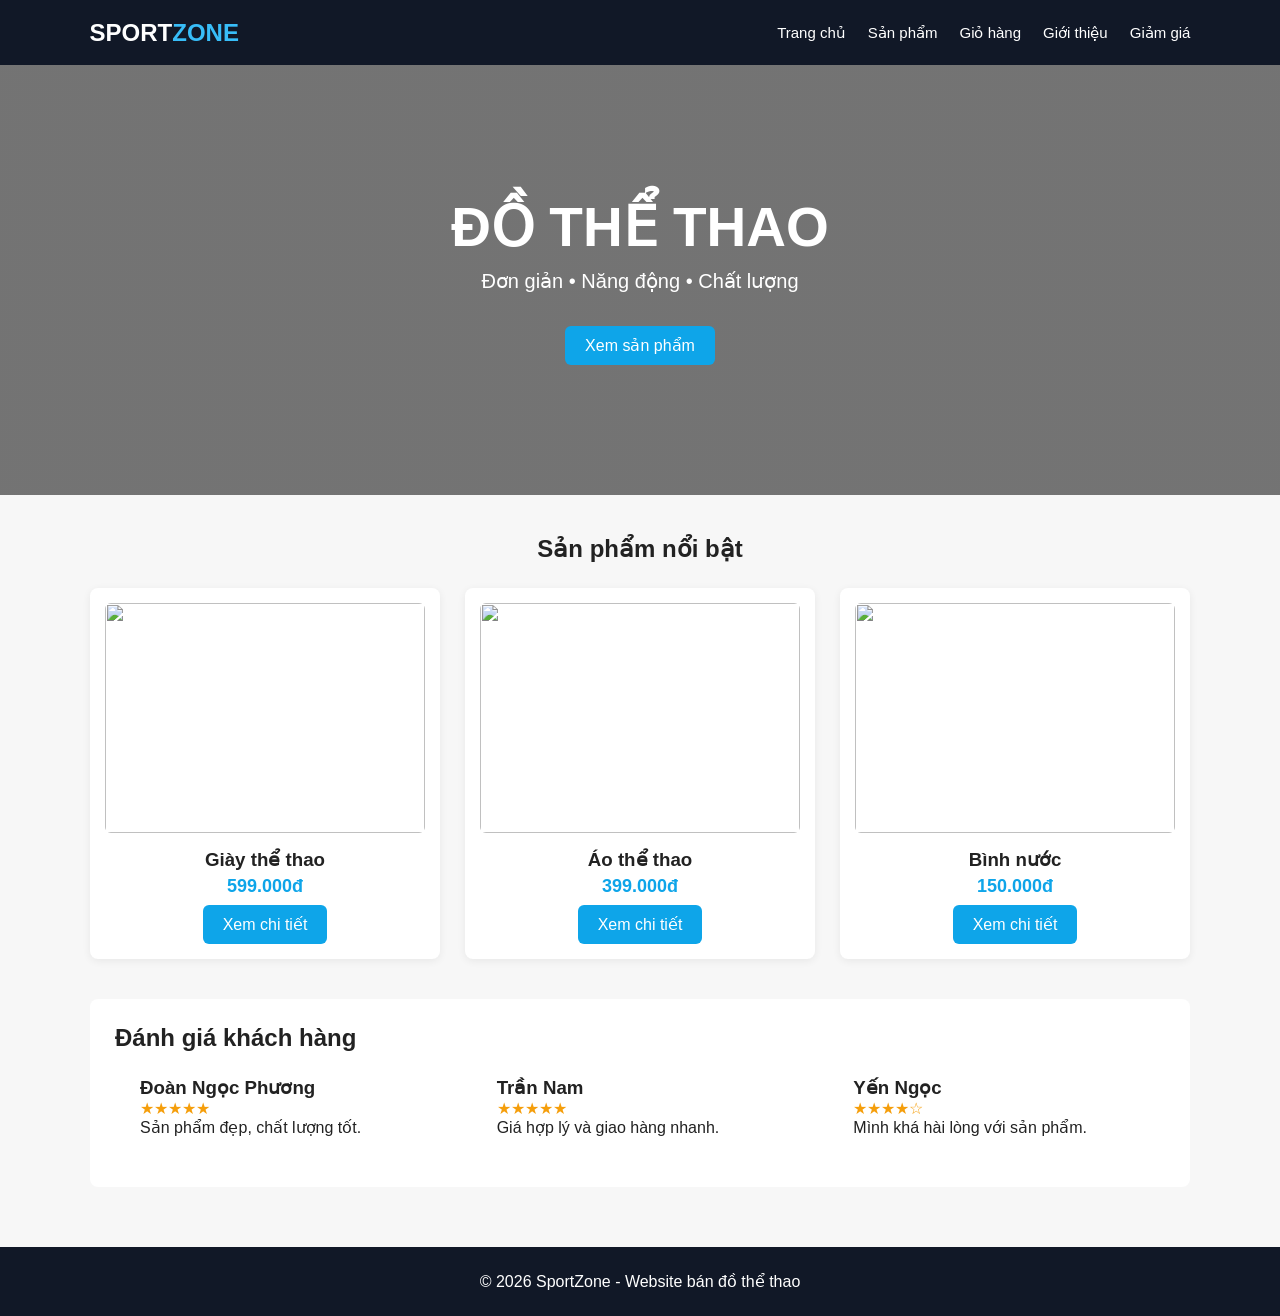
==== index.html @ 4c5a4173 "uploaD" ====
<!DOCTYPE html>
<html lang="vi">
<head>
<meta charset="UTF-8">
<meta name="viewport" content="width=device-width, initial-scale=1.0">
<title>SportZone</title>
<link rel="stylesheet" href="css/style.css">
</head>
<body>
<nav class="navbar">
  <div class="logo">SPORT<span>ZONE</span></div>
  <div class="menu">
    <a href="index.html">Trang chủ</a>
    <a href="detail.html">Sản phẩm</a>
    <a href="cart.html">Giỏ hàng</a>
    <a href="introduce.html">Giới thiệu</a>
    <a href="sale.html">Giảm giá</a>
  </div>
</nav>
<section class="banner">
  <div>
    <h1>ĐỒ THỂ THAO</h1>
    <p>Đơn giản • Năng động • Chất lượng</p>
    <a class="button" href="detail.html">Xem sản phẩm</a>
  </div>
</section>
<section class="container">
  <h2>Sản phẩm nổi bật</h2>
  <div class="products">
    <div class="card"><img src="https://images.unsplash.com/photo-1542291026-7eec264c27ff?auto=format&fit=crop&w=600&q=80"><h3>Giày thể thao</h3><p>599.000đ</p><a class="button" href="detail0.html">Xem chi tiết</a></div>
    <div class="card"><img src="https://images.unsplash.com/photo-1521572163474-6864f9cf17ab?auto=format&fit=crop&w=600&q=80"><h3>Áo thể thao</h3><p>399.000đ</p><a class="button" href="detail1.html">Xem chi tiết</a></div>
    <div class="card"><img src="https://www.lunchbox.com/cdn/shop/products/dr-seuss-thermos-bottle.jpg?v=1561081055&width=1214"><h3>Bình nước</h3><p>150.000đ</p><a class="button" href="detail2.html">Xem chi tiết</a></div>
  </div>
</div>
</section>
<section class="container">
<div class="review">
  <h1>Đánh giá khách hàng</h1>
<div class="reviews">
<div class="review"><h3>Đoàn Ngọc Phương</h3><p class="stars">★★★★★</p><p>Sản phẩm đẹp, chất lượng tốt.</p></div>
<div class="review"><h3>Trần Nam</h3><p class="stars">★★★★★</p><p>Giá hợp lý và giao hàng nhanh.</p></div>
<div class="review"><h3>Yến Ngọc</h3><p class="stars">★★★★☆</p><p>Mình khá hài lòng với sản phẩm.</p></div>
</div>
</section>
<footer>© 2026 SportZone - Website bán đồ thể thao</footer>
</body>
</html>
---- css/style.css ----
*{margin:0;padding:0;box-sizing:border-box}
body{font-family:Arial,sans-serif;color:#222;background:#f7f7f7}
.navbar{height:65px;background:#111827;color:white;display:flex;align-items:center;padding:0 7%;justify-content:space-between}
.logo{font-size:24px;font-weight:bold}.logo span{color:#38bdf8}
.menu{display:flex;gap:22px}.menu a{color:white;text-decoration:none;font-size:15px}.menu a:hover{color:#38bdf8}
.banner{height:430px;background:linear-gradient(#0008,#0008),url('https://images.unsplash.com/photo-1552674605-db6ffd4facb5?auto=format&fit=crop&w=1400&q=80') center/cover;display:flex;align-items:center;justify-content:center;text-align:center;color:white}
.banner h1{font-size:55px}.banner p{font-size:20px;margin:10px 0 25px}
.container{width:90%;max-width:1100px;margin:40px auto}.container>h2{text-align:center;margin-bottom:25px}
.button{display:inline-block;background:#0ea5e9;color:white;text-decoration:none;padding:10px 20px;border-radius:6px;border:0;margin-top:8px}.button:hover{background:#0284c7}
.products{display:grid;grid-template-columns:repeat(3,1fr);gap:25px}
.card{background:white;padding:15px;border-radius:8px;text-align:center;box-shadow:0 2px 8px #0001}.card img{width:100%;height:230px;object-fit:cover;border-radius:6px}.card h3{margin:12px 0 5px}.card p,.price{color:#0ea5e9;font-weight:bold;font-size:18px}.card del{color:#888}
.page h1{text-align:center;margin-bottom:30px}
.detail,.about{display:grid;grid-template-columns:1fr 1fr;gap:40px;background:white;padding:25px;border-radius:8px}.detail img,.about img{width:100%;height:400px;object-fit:cover;border-radius:6px}
.detail h2,.about h2{margin-bottom:15px}.detail p,.about p{margin:10px 0;color:#555}
.cart{background:white;padding:30px;border-radius:8px;max-width:600px;margin:auto}.cart hr{margin:20px 0;border:0;border-top:1px solid #ddd}
.reviews{display:grid;grid-template-columns:repeat(3,1fr);gap:20px}.review{background:white;padding:25px;border-radius:8px}.stars{color:#f59e0b!important}
footer{text-align:center;background:#111827;color:white;padding:25px;margin-top:60px}
@media(max-width:750px){.navbar{height:auto;padding:15px;display:block;text-align:center}.menu{flex-wrap:wrap;justify-content:center;margin-top:12px;gap:12px}.banner h1{font-size:38px}.products,.reviews,.detail,.about{grid-template-columns:1fr}.detail img,.about img{height:280px}}
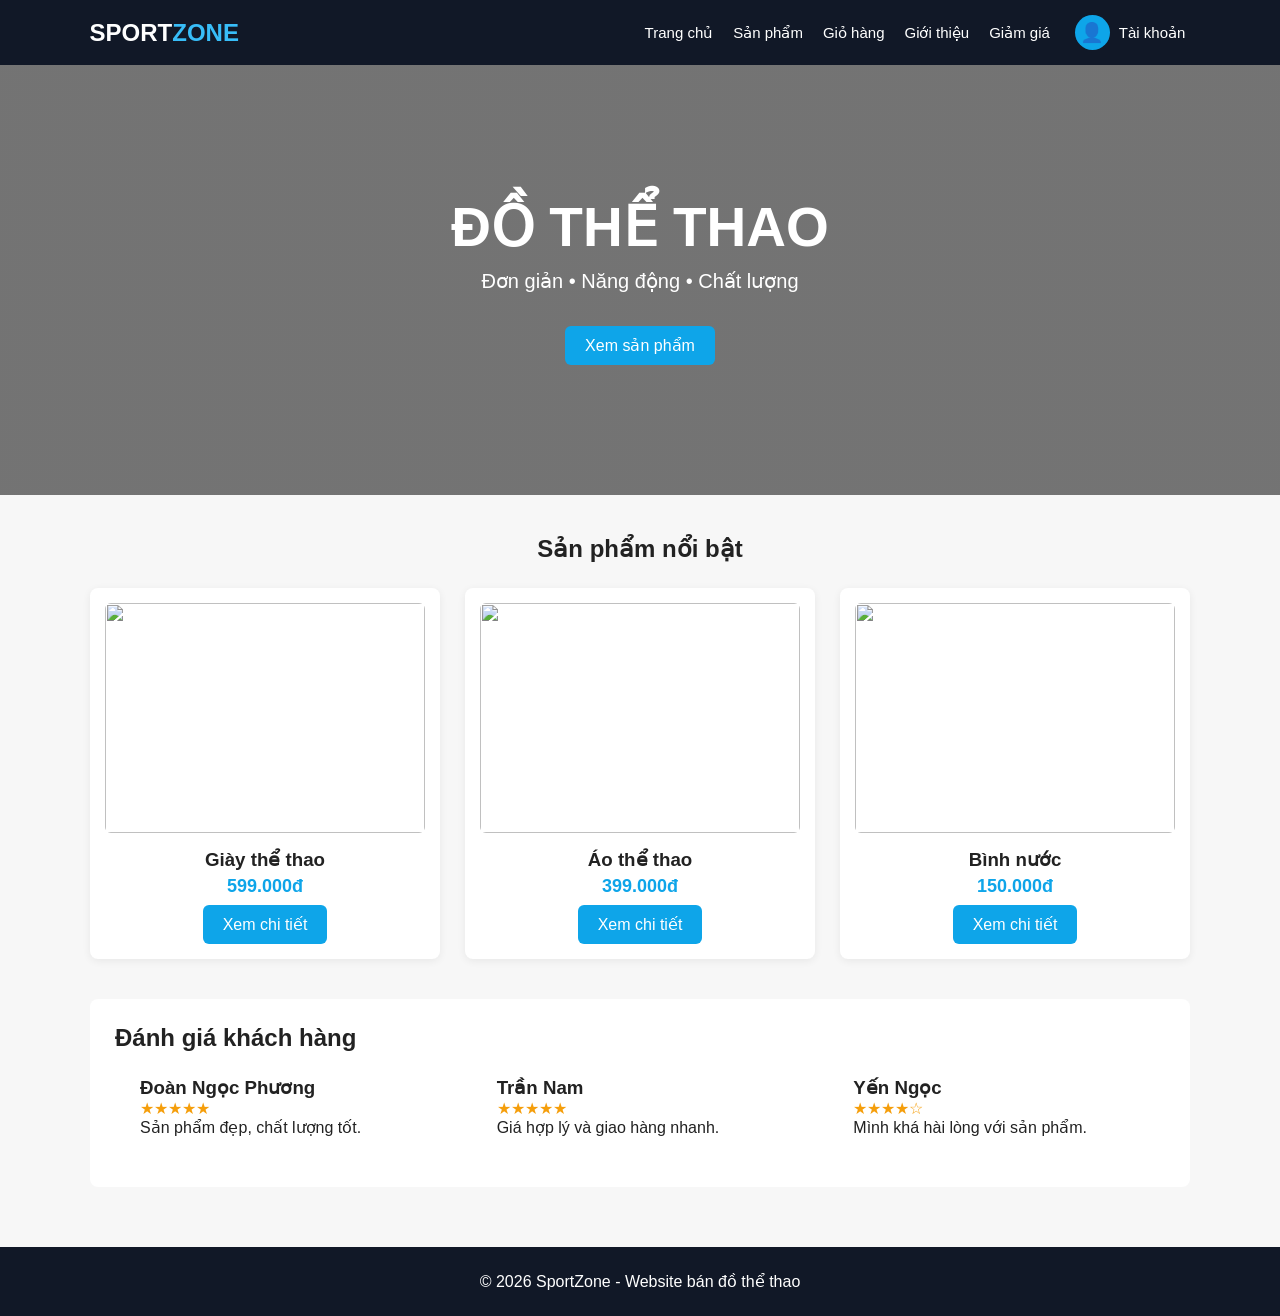
==== commit 24a6e648: "update project" ====
--- a/index.html
+++ b/index.html
@@ -1,47 +1,123 @@
-<!DOCTYPE html>
+<!doctype html>
 <html lang="vi">
-<head>
-<meta charset="UTF-8">
-<meta name="viewport" content="width=device-width, initial-scale=1.0">
-<title>SportZone</title>
-<link rel="stylesheet" href="css/style.css">
-</head>
-<body>
-<nav class="navbar">
-  <div class="logo">SPORT<span>ZONE</span></div>
-  <div class="menu">
-    <a href="index.html">Trang chủ</a>
-    <a href="detail.html">Sản phẩm</a>
-    <a href="cart.html">Giỏ hàng</a>
-    <a href="introduce.html">Giới thiệu</a>
-    <a href="sale.html">Giảm giá</a>
-  </div>
-</nav>
-<section class="banner">
-  <div>
-    <h1>ĐỒ THỂ THAO</h1>
-    <p>Đơn giản • Năng động • Chất lượng</p>
-    <a class="button" href="detail.html">Xem sản phẩm</a>
-  </div>
-</section>
-<section class="container">
-  <h2>Sản phẩm nổi bật</h2>
-  <div class="products">
-    <div class="card"><img src="https://images.unsplash.com/photo-1542291026-7eec264c27ff?auto=format&fit=crop&w=600&q=80"><h3>Giày thể thao</h3><p>599.000đ</p><a class="button" href="detail0.html">Xem chi tiết</a></div>
-    <div class="card"><img src="https://images.unsplash.com/photo-1521572163474-6864f9cf17ab?auto=format&fit=crop&w=600&q=80"><h3>Áo thể thao</h3><p>399.000đ</p><a class="button" href="detail1.html">Xem chi tiết</a></div>
-    <div class="card"><img src="https://www.lunchbox.com/cdn/shop/products/dr-seuss-thermos-bottle.jpg?v=1561081055&width=1214"><h3>Bình nước</h3><p>150.000đ</p><a class="button" href="detail2.html">Xem chi tiết</a></div>
-  </div>
-</div>
-</section>
-<section class="container">
-<div class="review">
-  <h1>Đánh giá khách hàng</h1>
-<div class="reviews">
-<div class="review"><h3>Đoàn Ngọc Phương</h3><p class="stars">★★★★★</p><p>Sản phẩm đẹp, chất lượng tốt.</p></div>
-<div class="review"><h3>Trần Nam</h3><p class="stars">★★★★★</p><p>Giá hợp lý và giao hàng nhanh.</p></div>
-<div class="review"><h3>Yến Ngọc</h3><p class="stars">★★★★☆</p><p>Mình khá hài lòng với sản phẩm.</p></div>
-</div>
-</section>
-<footer>© 2026 SportZone - Website bán đồ thể thao</footer>
-</body>
-</html>+  <head>
+    <meta charset="UTF-8" />
+    <meta name="viewport" content="width=device-width, initial-scale=1.0" />
+    <title>SportZone</title>
+    <link rel="stylesheet" href="css/style.css" />
+  </head>
+
+  <body>
+    <nav class="navbar">
+      <div class="logo">SPORT<span>ZONE</span></div>
+
+      <div class="menu">
+        <a href="index.html">Trang chủ</a>
+        <a href="detail.html">Sản phẩm</a>
+        <a href="cart.html">Giỏ hàng</a>
+        <a href="introduce.html">Giới thiệu</a>
+        <a href="sale.html">Giảm giá</a>
+
+        <!-- Khu vực tài khoản -->
+        <div class="account-area" id="accountArea">
+          <button class="account-btn" id="accountBtn" type="button">
+            <span class="user-icon">👤</span>
+            <span id="accountLabel">Tài khoản</span>
+          </button>
+
+          <div class="account-dropdown" id="accountDropdown">
+            <div class="account-info">
+              <div class="dropdown-avatar" id="dropdownAvatar">N</div>
+
+              <div>
+                <strong id="dropdownName">Tài khoản</strong>
+                <p id="dropdownEmail"></p>
+              </div>
+            </div>
+
+            <hr />
+
+            <button type="button" id="logoutBtn" class="logout-btn">
+              Đăng xuất
+            </button>
+          </div>
+        </div>
+      </div>
+    </nav>
+
+    <!-- Banner -->
+    <section class="banner">
+      <div>
+        <h1>ĐỒ THỂ THAO</h1>
+        <p>Đơn giản • Năng động • Chất lượng</p>
+        <a class="button" href="detail.html">Xem sản phẩm</a>
+      </div>
+    </section>
+
+    <!-- Sản phẩm nổi bật -->
+    <section class="container">
+      <h2>Sản phẩm nổi bật</h2>
+
+      <div class="products">
+        <div class="card">
+          <img
+            src="https://images.unsplash.com/photo-1542291026-7eec264c27ff?auto=format&fit=crop&w=600&q=80"
+          />
+          <h3>Giày thể thao</h3>
+          <p>599.000đ</p>
+          <a class="button" href="detail0.html">Xem chi tiết</a>
+        </div>
+
+        <div class="card">
+          <img
+            src="https://images.unsplash.com/photo-1521572163474-6864f9cf17ab?auto=format&fit=crop&w=600&q=80"
+          />
+          <h3>Áo thể thao</h3>
+          <p>399.000đ</p>
+          <a class="button" href="detail1.html">Xem chi tiết</a>
+        </div>
+
+        <div class="card">
+          <img
+            src="https://www.lunchbox.com/cdn/shop/products/dr-seuss-thermos-bottle.jpg?v=1561081055&width=1214"
+          />
+          <h3>Bình nước</h3>
+          <p>150.000đ</p>
+          <a class="button" href="detail2.html">Xem chi tiết</a>
+        </div>
+      </div>
+    </section>
+
+    <!-- Đánh giá khách hàng -->
+    <section class="container">
+      <div class="review">
+        <h1>Đánh giá khách hàng</h1>
+
+        <div class="reviews">
+          <div class="review">
+            <h3>Đoàn Ngọc Phương</h3>
+            <p class="stars">★★★★★</p>
+            <p>Sản phẩm đẹp, chất lượng tốt.</p>
+          </div>
+
+          <div class="review">
+            <h3>Trần Nam</h3>
+            <p class="stars">★★★★★</p>
+            <p>Giá hợp lý và giao hàng nhanh.</p>
+          </div>
+
+          <div class="review">
+            <h3>Yến Ngọc</h3>
+            <p class="stars">★★★★☆</p>
+            <p>Mình khá hài lòng với sản phẩm.</p>
+          </div>
+        </div>
+      </div>
+    </section>
+
+    <footer>© 2026 SportZone - Website bán đồ thể thao</footer>
+
+    <!-- Phải đặt script sau phần HTML -->
+    <script src="./scripts/account.js"></script>
+  </body>
+</html>
--- a/css/style.css
+++ b/css/style.css
@@ -16,3 +16,152 @@
 .reviews{display:grid;grid-template-columns:repeat(3,1fr);gap:20px}.review{background:white;padding:25px;border-radius:8px}.stars{color:#f59e0b!important}
 footer{text-align:center;background:#111827;color:white;padding:25px;margin-top:60px}
 @media(max-width:750px){.navbar{height:auto;padding:15px;display:block;text-align:center}.menu{flex-wrap:wrap;justify-content:center;margin-top:12px;gap:12px}.banner h1{font-size:38px}.products,.reviews,.detail,.about{grid-template-columns:1fr}.detail img,.about img{height:280px}}
+
+/* TÀI KHOẢN */
+.account-area {
+    position: relative;
+}
+
+.account-btn {
+    display: flex;
+    align-items: center;
+    gap: 9px;
+    background: transparent;
+    border: none;
+    color: white;
+    font-size: 15px;
+    cursor: pointer;
+}
+
+.user-icon {
+    width: 35px;
+    height: 35px;
+    border-radius: 50%;
+    background: #0ea5e9;
+    display: flex;
+    align-items: center;
+    justify-content: center;
+    font-size: 19px;
+}
+
+.user-avatar {
+    width: 38px;
+    height: 38px;
+    border-radius: 50%;
+    background: #0ea5e9;
+    color: white;
+    display: flex;
+    align-items: center;
+    justify-content: center;
+    font-weight: bold;
+    font-size: 13px;
+}
+
+.account-dropdown {
+    display: none;
+    position: absolute;
+    top: 48px;
+    right: 0;
+    width: 240px;
+    background: #172b42;
+    border: 1px solid #29445f;
+    border-radius: 10px;
+    padding: 15px;
+    z-index: 9999;
+    box-shadow: 0 5px 20px #0005;
+}
+
+.account-dropdown.show {
+    display: block;
+}
+
+.account-info {
+    display: flex;
+    align-items: center;
+    gap: 12px;
+    color: white;
+}
+
+.dropdown-avatar {
+    width: 42px;
+    height: 42px;
+    border-radius: 50%;
+    background: #0ea5e9;
+    display: flex;
+    align-items: center;
+    justify-content: center;
+    font-weight: bold;
+    font-size: 13px;
+}
+
+.account-info p {
+    color: #aabbd0;
+    font-size: 12px;
+    margin-top: 5px;
+    word-break: break-all;
+}
+
+.account-dropdown hr {
+    border: 0;
+    border-top: 1px solid #40536a;
+    margin: 14px 0;
+}
+
+.logout-btn {
+    width: 100%;
+    padding: 10px;
+    border: none;
+    border-radius: 6px;
+    background: #263f59;
+    color: white;
+    cursor: pointer;
+    text-align: left;
+}
+
+.logout-btn:hover {
+    background: #0ea5e9;
+}
+
+/* Căn đều navbar */
+.navbar {
+    display: flex;
+    align-items: center;
+}
+
+.menu {
+    display: flex;
+    align-items: center;
+    gap: 20px;
+}
+
+.menu > a {
+    display: flex;
+    align-items: center;
+    height: 40px;
+}
+
+.account-area {
+    display: flex;
+    align-items: center;
+    height: 40px;
+}
+
+.account-btn {
+    display: flex;
+    align-items: center;
+    justify-content: center;
+    height: 40px;
+    padding: 0 5px;
+    line-height: 1;
+}
+
+.user-avatar {
+    width: 38px;
+    height: 38px;
+    min-width: 38px;
+    border-radius: 50%;
+    display: flex;
+    align-items: center;
+    justify-content: center;
+    line-height: 1;
+}
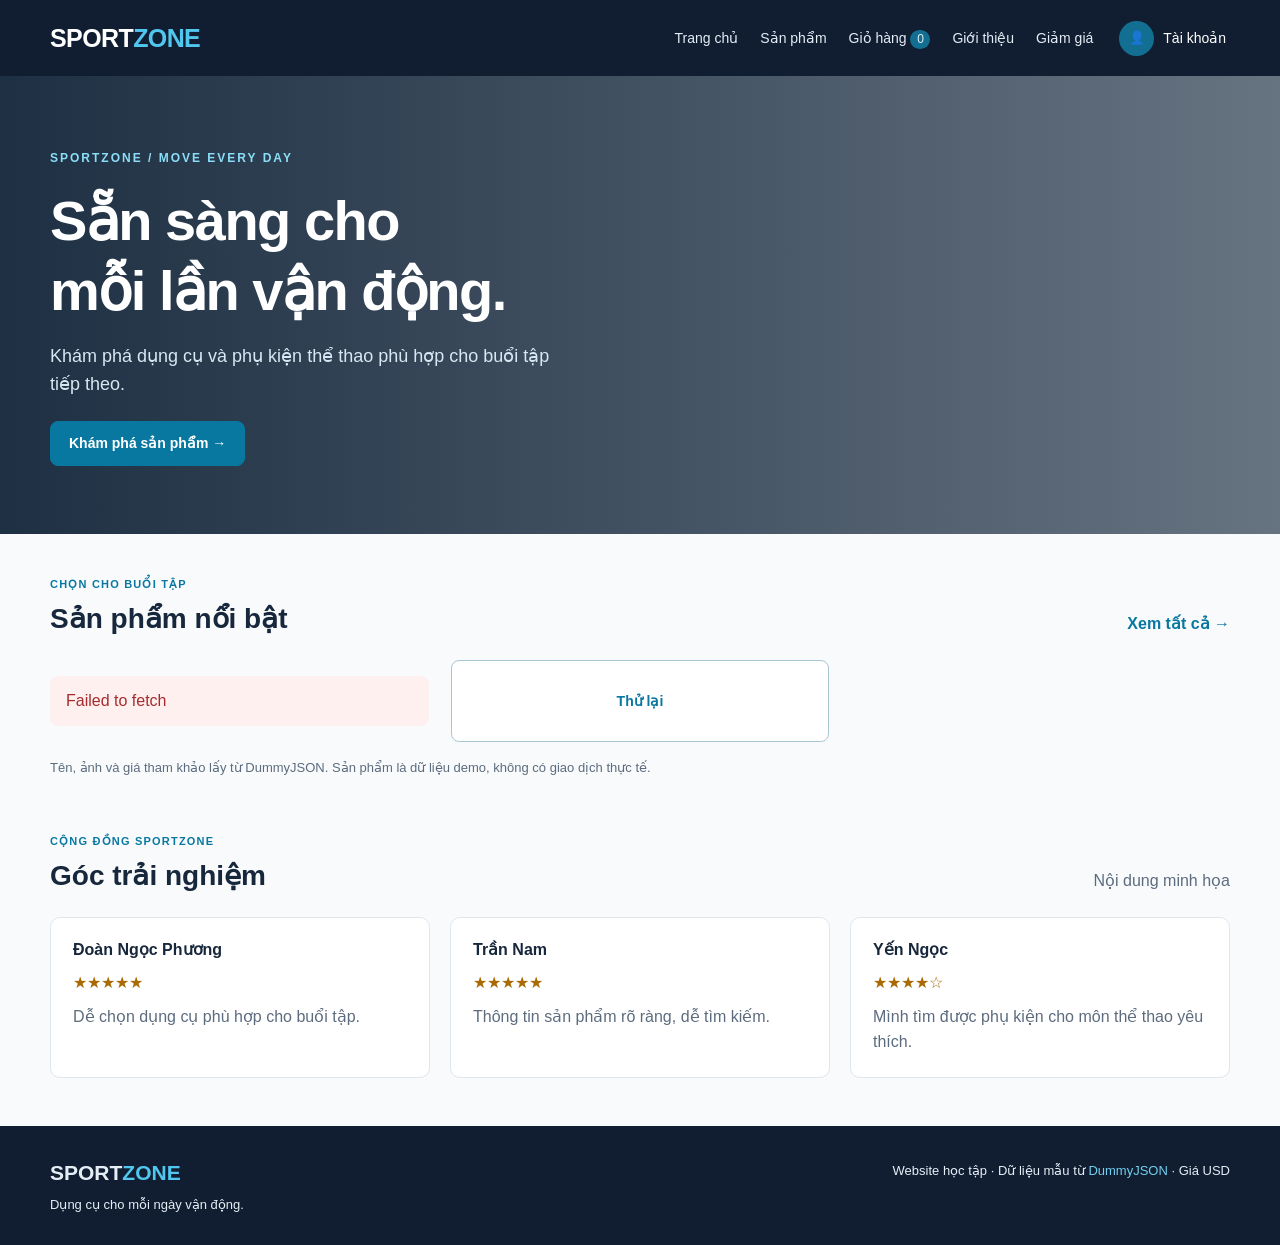
==== commit cec31ef6: "review and enhance UI , add config api, fetch api product, wrire note review" ====
--- a/index.html
+++ b/index.html
@@ -1,20 +1,13 @@
 <!doctype html>
-<html lang="vi">
-  <head>
-    <meta charset="UTF-8" />
-    <meta name="viewport" content="width=device-width, initial-scale=1.0" />
-    <title>SportZone</title>
-    <link rel="stylesheet" href="css/style.css" />
-  </head>
-
-  <body>
-    <nav class="navbar">
-      <div class="logo">SPORT<span>ZONE</span></div>
+<html lang="vi"><head><meta charset="utf-8"><meta name="viewport" content="width=device-width, initial-scale=1"><meta name="description" content="SportZone - Dụng cụ và phụ kiện thể thao"><title>Trang chủ | SportZone</title><link rel="stylesheet" href="css/style.css"></head>
+<body ><a class="skip-link" href="#main">Đến nội dung</a>
+<nav class="navbar" aria-label="Điều hướng chính">
+      <a class="logo" href="index.html" aria-label="SportZone - Trang chủ">SPORT<span>ZONE</span></a>
 
       <div class="menu">
         <a href="index.html">Trang chủ</a>
-        <a href="detail.html">Sản phẩm</a>
-        <a href="cart.html">Giỏ hàng</a>
+        <a href="products.html">Sản phẩm</a>
+        <a href="cart.html">Giỏ hàng <span class="cart-badge" data-cart-count>0</span></a>
         <a href="introduce.html">Giới thiệu</a>
         <a href="sale.html">Giảm giá</a>
 
@@ -44,80 +37,15 @@
         </div>
       </div>
     </nav>
-
-    <!-- Banner -->
-    <section class="banner">
-      <div>
-        <h1>ĐỒ THỂ THAO</h1>
-        <p>Đơn giản • Năng động • Chất lượng</p>
-        <a class="button" href="detail.html">Xem sản phẩm</a>
-      </div>
-    </section>
-
-    <!-- Sản phẩm nổi bật -->
-    <section class="container">
-      <h2>Sản phẩm nổi bật</h2>
-
-      <div class="products">
-        <div class="card">
-          <img
-            src="https://images.unsplash.com/photo-1542291026-7eec264c27ff?auto=format&fit=crop&w=600&q=80"
-          />
-          <h3>Giày thể thao</h3>
-          <p>599.000đ</p>
-          <a class="button" href="detail0.html">Xem chi tiết</a>
-        </div>
-
-        <div class="card">
-          <img
-            src="https://images.unsplash.com/photo-1521572163474-6864f9cf17ab?auto=format&fit=crop&w=600&q=80"
-          />
-          <h3>Áo thể thao</h3>
-          <p>399.000đ</p>
-          <a class="button" href="detail1.html">Xem chi tiết</a>
-        </div>
-
-        <div class="card">
-          <img
-            src="https://www.lunchbox.com/cdn/shop/products/dr-seuss-thermos-bottle.jpg?v=1561081055&width=1214"
-          />
-          <h3>Bình nước</h3>
-          <p>150.000đ</p>
-          <a class="button" href="detail2.html">Xem chi tiết</a>
-        </div>
-      </div>
-    </section>
-
-    <!-- Đánh giá khách hàng -->
-    <section class="container">
-      <div class="review">
-        <h1>Đánh giá khách hàng</h1>
-
-        <div class="reviews">
-          <div class="review">
-            <h3>Đoàn Ngọc Phương</h3>
-            <p class="stars">★★★★★</p>
-            <p>Sản phẩm đẹp, chất lượng tốt.</p>
-          </div>
-
-          <div class="review">
-            <h3>Trần Nam</h3>
-            <p class="stars">★★★★★</p>
-            <p>Giá hợp lý và giao hàng nhanh.</p>
-          </div>
-
-          <div class="review">
-            <h3>Yến Ngọc</h3>
-            <p class="stars">★★★★☆</p>
-            <p>Mình khá hài lòng với sản phẩm.</p>
-          </div>
-        </div>
-      </div>
-    </section>
-
-    <footer>© 2026 SportZone - Website bán đồ thể thao</footer>
-
-    <!-- Phải đặt script sau phần HTML -->
-    <script src="./scripts/account.js"></script>
-  </body>
-</html>
+<main id="main"><section class="banner"><div class="container hero-copy"><span class="hero-kicker">SPORTZONE / MOVE EVERY DAY</span><h1>Sẵn sàng cho<br>mỗi lần vận động.</h1><p>Khám phá dụng cụ và phụ kiện thể thao phù hợp cho buổi tập tiếp theo.</p><a class="button" href="products.html">Khám phá sản phẩm →</a></div></section>
+<section class="container section-space"><div class="section-heading"><div><span class="eyebrow">CHỌN CHO BUỔI TẬP</span><h2>Sản phẩm nổi bật</h2></div><a class="text-link" href="products.html">Xem tất cả →</a></div><div class="products featured-products" id="featured-products" aria-live="polite"></div><p class="source-note">Tên, ảnh và giá tham khảo lấy từ DummyJSON. Sản phẩm là dữ liệu demo, không có giao dịch thực tế.</p></section>
+<section class="container section-space"><div class="section-heading"><div><span class="eyebrow">CỘNG ĐỒNG SPORTZONE</span><h2>Góc trải nghiệm</h2></div><span class="muted">Nội dung minh họa</span></div><div class="reviews"><article class="review"><h3>Đoàn Ngọc Phương</h3><p class="stars" aria-label="5 sao">★★★★★</p><p>Dễ chọn dụng cụ phù hợp cho buổi tập.</p></article><article class="review"><h3>Trần Nam</h3><p class="stars" aria-label="5 sao">★★★★★</p><p>Thông tin sản phẩm rõ ràng, dễ tìm kiếm.</p></article><article class="review"><h3>Yến Ngọc</h3><p class="stars" aria-label="4 sao">★★★★☆</p><p>Mình tìm được phụ kiện cho môn thể thao yêu thích.</p></article></div></section></main>
+<footer><div class="container footer-inner"><div><strong>SPORT<span>ZONE</span></strong><p>Dụng cụ cho mỗi ngày vận động.</p></div><p>Website học tập · Dữ liệu mẫu từ <a href="https://dummyjson.com/docs/products" target="_blank" rel="noopener">DummyJSON</a> · Giá USD</p></div></footer>
+<!-- Đúng thứ tự: cấu hình -> fetch -> UI/giỏ dùng chung -> script trang. -->
+<script src="scripts/config.js" defer></script>
+<script src="scripts/api.js" defer></script>
+<script src="scripts/ui.js" defer></script>
+<script src="scripts/cart-store.js" defer></script>
+<script src="scripts/account.js" defer></script>
+<script src="scripts/home.js" defer></script>
+</body></html>
--- a/css/style.css
+++ b/css/style.css
@@ -1,167 +1,125 @@
-*{margin:0;padding:0;box-sizing:border-box}
-body{font-family:Arial,sans-serif;color:#222;background:#f7f7f7}
-.navbar{height:65px;background:#111827;color:white;display:flex;align-items:center;padding:0 7%;justify-content:space-between}
-.logo{font-size:24px;font-weight:bold}.logo span{color:#38bdf8}
-.menu{display:flex;gap:22px}.menu a{color:white;text-decoration:none;font-size:15px}.menu a:hover{color:#38bdf8}
-.banner{height:430px;background:linear-gradient(#0008,#0008),url('https://images.unsplash.com/photo-1552674605-db6ffd4facb5?auto=format&fit=crop&w=1400&q=80') center/cover;display:flex;align-items:center;justify-content:center;text-align:center;color:white}
-.banner h1{font-size:55px}.banner p{font-size:20px;margin:10px 0 25px}
-.container{width:90%;max-width:1100px;margin:40px auto}.container>h2{text-align:center;margin-bottom:25px}
-.button{display:inline-block;background:#0ea5e9;color:white;text-decoration:none;padding:10px 20px;border-radius:6px;border:0;margin-top:8px}.button:hover{background:#0284c7}
-.products{display:grid;grid-template-columns:repeat(3,1fr);gap:25px}
-.card{background:white;padding:15px;border-radius:8px;text-align:center;box-shadow:0 2px 8px #0001}.card img{width:100%;height:230px;object-fit:cover;border-radius:6px}.card h3{margin:12px 0 5px}.card p,.price{color:#0ea5e9;font-weight:bold;font-size:18px}.card del{color:#888}
-.page h1{text-align:center;margin-bottom:30px}
-.detail,.about{display:grid;grid-template-columns:1fr 1fr;gap:40px;background:white;padding:25px;border-radius:8px}.detail img,.about img{width:100%;height:400px;object-fit:cover;border-radius:6px}
-.detail h2,.about h2{margin-bottom:15px}.detail p,.about p{margin:10px 0;color:#555}
-.cart{background:white;padding:30px;border-radius:8px;max-width:600px;margin:auto}.cart hr{margin:20px 0;border:0;border-top:1px solid #ddd}
-.reviews{display:grid;grid-template-columns:repeat(3,1fr);gap:20px}.review{background:white;padding:25px;border-radius:8px}.stars{color:#f59e0b!important}
-footer{text-align:center;background:#111827;color:white;padding:25px;margin-top:60px}
-@media(max-width:750px){.navbar{height:auto;padding:15px;display:block;text-align:center}.menu{flex-wrap:wrap;justify-content:center;margin-top:12px;gap:12px}.banner h1{font-size:38px}.products,.reviews,.detail,.about{grid-template-columns:1fr}.detail img,.about img{height:280px}}
-
-/* TÀI KHOẢN */
-.account-area {
-    position: relative;
-}
-
-.account-btn {
-    display: flex;
-    align-items: center;
-    gap: 9px;
-    background: transparent;
-    border: none;
-    color: white;
-    font-size: 15px;
-    cursor: pointer;
-}
-
-.user-icon {
-    width: 35px;
-    height: 35px;
-    border-radius: 50%;
-    background: #0ea5e9;
-    display: flex;
-    align-items: center;
-    justify-content: center;
-    font-size: 19px;
-}
-
-.user-avatar {
-    width: 38px;
-    height: 38px;
-    border-radius: 50%;
-    background: #0ea5e9;
-    color: white;
-    display: flex;
-    align-items: center;
-    justify-content: center;
-    font-weight: bold;
-    font-size: 13px;
-}
-
-.account-dropdown {
-    display: none;
-    position: absolute;
-    top: 48px;
-    right: 0;
-    width: 240px;
-    background: #172b42;
-    border: 1px solid #29445f;
-    border-radius: 10px;
-    padding: 15px;
-    z-index: 9999;
-    box-shadow: 0 5px 20px #0005;
-}
-
-.account-dropdown.show {
-    display: block;
-}
-
-.account-info {
-    display: flex;
-    align-items: center;
-    gap: 12px;
-    color: white;
-}
-
-.dropdown-avatar {
-    width: 42px;
-    height: 42px;
-    border-radius: 50%;
-    background: #0ea5e9;
-    display: flex;
-    align-items: center;
-    justify-content: center;
-    font-weight: bold;
-    font-size: 13px;
-}
-
-.account-info p {
-    color: #aabbd0;
-    font-size: 12px;
-    margin-top: 5px;
-    word-break: break-all;
-}
-
-.account-dropdown hr {
-    border: 0;
-    border-top: 1px solid #40536a;
-    margin: 14px 0;
-}
-
-.logout-btn {
-    width: 100%;
-    padding: 10px;
-    border: none;
-    border-radius: 6px;
-    background: #263f59;
-    color: white;
-    cursor: pointer;
-    text-align: left;
-}
-
-.logout-btn:hover {
-    background: #0ea5e9;
-}
-
-/* Căn đều navbar */
-.navbar {
-    display: flex;
-    align-items: center;
-}
-
-.menu {
-    display: flex;
-    align-items: center;
-    gap: 20px;
-}
-
-.menu > a {
-    display: flex;
-    align-items: center;
-    height: 40px;
-}
-
-.account-area {
-    display: flex;
-    align-items: center;
-    height: 40px;
-}
-
-.account-btn {
-    display: flex;
-    align-items: center;
-    justify-content: center;
-    height: 40px;
-    padding: 0 5px;
-    line-height: 1;
-}
-
-.user-avatar {
-    width: 38px;
-    height: 38px;
-    min-width: 38px;
-    border-radius: 50%;
-    display: flex;
-    align-items: center;
-    justify-content: center;
-    line-height: 1;
-}
+/* SPORTZONE — CSS cơ bản dùng chung; tên class bám sát từng khối HTML. */
+:root { --ink:#17273c; --muted:#5c6c7e; --primary:#0878a1; --primary-dark:#075f80; --line:#dfe7ee; --soft:#f2f6f9; }
+* { box-sizing:border-box; }
+body { margin:0; font-family:Arial,sans-serif; color:var(--ink); background:#f8fafc; line-height:1.6; min-height:100vh; display:flex; flex-direction:column; }
+main, .page { flex:1; }
+a { color:var(--primary); text-decoration:none; }
+button,input,select { font:inherit; }
+button,a,input,select { -webkit-tap-highlight-color:transparent; }
+button { cursor:pointer; }
+button:disabled { cursor:not-allowed; opacity:.55; }
+:focus-visible { outline:3px solid #38bdf8; outline-offset:3px; }
+[hidden] { display:none !important; }
+h1,h2,h3,p { margin:0; }
+h1,h2,h3 { line-height:1.25; overflow-wrap:anywhere; }
+h1 { font-size:clamp(28px,4vw,42px); }
+h2 { font-size:clamp(22px,3vw,28px); }
+.container { width:calc(100% - 40px); max-width:1180px; margin-inline:auto; }
+.section-space { margin-top:36px; margin-bottom:48px; }
+.page { margin-block:36px; }
+.page > h1 { margin-bottom:28px; }
+.navbar { background:#111e31; color:white; min-height:76px; padding:14px max(20px,calc((100% - 1180px)/2)); display:flex; align-items:center; justify-content:space-between; gap:24px; flex-wrap:wrap; }
+.logo { color:white; font-size:25px; font-weight:800; letter-spacing:-.6px; white-space:nowrap; }
+.logo span, .footer-inner strong span { color:#51c6ee; }
+.menu { display:flex; align-items:center; flex-wrap:wrap; gap:22px; }
+.menu > a { color:#e4edf5; font-size:14px; padding:8px 0; }
+.menu > a:hover { color:#70d2f2; }
+.cart-badge { display:inline-block; min-width:20px; border-radius:12px; padding:0 5px; background:#126f92; text-align:center; font-size:12px; }
+.banner { background:linear-gradient(90deg,#0d2035ed,#0d20359e),url('https://images.unsplash.com/photo-1552674605-db6ffd4facb5?auto=format&fit=crop&w=1400&q=80') center/cover; color:white; }
+.hero-copy { padding-block:68px; }
+.hero-kicker { font-size:12px; letter-spacing:2px; font-weight:700; color:#8cdef8; }
+.banner h1 { font-size:clamp(36px,5vw,56px); max-width:650px; margin:16px 0; letter-spacing:-1.5px; }
+.banner p { max-width:530px; color:#d8e7f1; font-size:18px; margin-bottom:22px; }
+.button { display:inline-flex; justify-content:center; align-items:center; gap:8px; min-height:44px; background:var(--primary); color:white; padding:10px 18px; border:1px solid var(--primary); border-radius:8px; font-weight:600; font-size:14px; }
+.button:hover { background:var(--primary-dark); color:white; }
+.button.secondary { background:white; color:var(--primary); border-color:#a9c6d5; }
+.button.secondary:hover { background:#eaf5fa; }
+.text-link { font-weight:600; white-space:nowrap; }
+.section-heading { display:flex; flex-wrap:wrap; align-items:end; justify-content:space-between; gap:20px; margin-bottom:24px; }
+.eyebrow { color:var(--primary); font-weight:700; font-size:11px; letter-spacing:1.2px; }
+.section-heading h2 { margin-top:6px; }
+.page-heading { background:#edf4f8; border-bottom:1px solid var(--line); padding:38px 0; }
+.page-heading h1 { margin:10px 0; }
+.page-heading p { max-width:760px; color:var(--muted); }
+.catalog-toolbar { display:flex; flex-wrap:wrap; justify-content:space-between; align-items:end; gap:20px; background:white; border:1px solid var(--line); border-radius:12px; padding:20px; margin-bottom:20px; }
+.search-field { flex:1 1 260px; max-width:460px; }
+label { display:block; font-size:14px; font-weight:600; margin-bottom:6px; }
+input,select { min-height:44px; border:1px solid #bfccd8; border-radius:7px; background:white; color:var(--ink); padding:9px 12px; }
+.search-field input { width:100%; }
+.products { display:grid; grid-template-columns:repeat(4,minmax(0,1fr)); gap:22px; margin-top:22px; }
+.featured-products { grid-template-columns:repeat(3,minmax(0,1fr)); }
+.card { min-width:0; display:flex; flex-direction:column; background:white; border:1px solid var(--line); border-radius:12px; overflow:hidden; }
+.card-image { display:block; background:#eff4f7; padding:16px; }
+.card-image img { display:block; width:100%; height:205px; object-fit:contain; }
+.card-body { display:flex; flex-direction:column; flex:1; padding:19px; gap:13px; }
+.card h3 { font-size:17px; }
+.card .price { margin-top:auto; }
+.price { color:var(--primary); font-size:24px; font-weight:750; }
+.muted { color:var(--muted); }
+.source-note { color:var(--muted); font-size:13px; margin-top:16px; }
+.notice { padding:12px 16px; background:#edf4f8; border-radius:8px; margin-block:16px; color:#3c566d; }
+.notice.error { background:#fff0f0; color:#a52c2c; }
+.notice.success { background:#e8f5ec; color:#25683b; }
+.breadcrumb { display:flex; flex-wrap:wrap; gap:10px; margin-top:28px; color:var(--muted); font-size:14px; }
+#breadcrumb-title { overflow-wrap:anywhere; }
+.detail-layout { display:grid; grid-template-columns:minmax(0,1fr) minmax(0,1fr); gap:44px; align-items:start; }
+.detail-image-box { padding:32px; border:1px solid var(--line); border-radius:14px; background:white; }
+.detail-image { display:block; width:100%; height:430px; object-fit:contain; }
+.detail-thumbnails { display:flex; flex-wrap:wrap; gap:10px; margin-top:14px; }
+.detail-thumbnails button { width:76px; height:76px; border:1px solid var(--line); border-radius:8px; padding:5px; background:white; }
+.detail-thumbnails button[aria-pressed=true] { border:2px solid var(--primary); }
+.detail-thumbnails img { width:100%; height:100%; object-fit:contain; }
+.detail-title { margin:10px 0 12px; font-size:clamp(27px,3vw,38px); }
+.detail-price { font-size:34px; margin-top:18px; }
+.detail-info .source-note { margin-top:2px; }
+.detail-description { margin-top:20px; color:var(--muted); overflow-wrap:anywhere; }
+.stock { margin:16px 0; color:#2f6b48; font-size:14px; }
+.quantity-control { display:flex; width:160px; margin-bottom:18px; }
+.quantity-control button { width:44px; background:var(--soft); border:1px solid #bfccd8; font-size:20px; }
+.quantity-control input { width:72px; text-align:center; border-radius:0; }
+.detail-actions { display:flex; gap:12px; flex-wrap:wrap; }
+.product-specs { margin-top:24px; border-top:1px solid var(--line); font-size:14px; }
+.product-specs > div { display:grid; grid-template-columns:145px minmax(0,1fr); gap:16px; padding:12px 0; border-bottom:1px solid var(--line); }
+dd { margin:0; color:var(--muted); overflow-wrap:anywhere; }
+.detail-review-section { margin-top:44px; }
+.detail-review-section > p { margin-block:12px 20px; }
+.reviews { display:grid; grid-template-columns:repeat(3,minmax(0,1fr)); gap:20px; }
+.review { background:white; padding:22px; border-radius:10px; border:1px solid var(--line); }
+.review h3 { font-size:16px; margin-bottom:10px; }
+.review p { color:var(--muted); overflow-wrap:anywhere; }
+.stars { color:#a96a04 !important; margin-bottom:8px; }
+.about { display:grid; grid-template-columns:1fr 1fr; gap:30px; background:white; padding:26px; border:1px solid var(--line); border-radius:12px; }
+.about img { width:100%; height:320px; object-fit:cover; border-radius:8px; }
+.about h2 { margin-bottom:18px; }
+.about p { margin-bottom:14px; color:var(--muted); }
+.cart-list { margin-bottom:24px; }
+.cart-item { display:grid; grid-template-columns:110px minmax(0,1fr) auto; gap:24px; align-items:center; background:white; border:1px solid var(--line); border-radius:10px; padding:20px; margin-bottom:14px; }
+.cart-item img { width:100%; height:100px; object-fit:contain; }
+.cart-item h2 { font-size:18px; margin-bottom:8px; }
+.cart-controls { display:flex; align-items:center; gap:18px; margin-top:12px; }
+.cart-controls label { margin:0; }
+.cart-quantity { width:86px; margin-left:8px; }
+.remove-item { color:#a33131; background:transparent; border:0; text-decoration:underline; padding:10px; }
+.cart-total { text-align:right; font-size:24px; font-weight:700; }
+footer { background:#111e31; color:#e5eef5; padding:30px 0; margin-top:auto; }
+.footer-inner { display:flex; flex-wrap:wrap; justify-content:space-between; gap:20px; font-size:13px; }
+.footer-inner strong { font-size:21px; }
+.footer-inner p { margin-top:5px; }
+footer a { color:#71d1f2; }
+/* Tài khoản dùng lại ID và luồng localStorage của học sinh. */
+.account-area { position:relative; }
+.account-btn { display:flex; align-items:center; gap:9px; background:transparent; border:0; color:white; font-size:14px; padding:4px; min-height:44px; }
+.user-icon,.user-avatar,.dropdown-avatar { width:35px; height:35px; min-width:35px; border-radius:50%; display:inline-flex; align-items:center; justify-content:center; background:#126f92; color:white; font-size:13px; font-weight:700; }
+.account-dropdown { display:none; position:absolute; top:52px; right:0; width:250px; max-width:calc(100vw - 40px); background:#172b42; border:1px solid #40566d; border-radius:10px; padding:16px; z-index:20; }
+.account-dropdown.show { display:block; }
+.account-info { display:flex; align-items:center; gap:12px; }
+.account-info strong,.account-info p { overflow-wrap:anywhere; }
+.account-info p { color:#c1d2e0; font-size:12px; }
+.account-dropdown hr { border:0; border-top:1px solid #40566d; margin:14px 0; }
+.logout-btn { width:100%; background:#29435a; color:white; border:0; border-radius:6px; padding:10px; text-align:left; }
+.skip-link:not(:focus) { position:absolute; width:1px; height:1px; overflow:hidden; clip-path:inset(50%); }
+.skip-link:focus { display:block; padding:12px; background:white; }
+@media(max-width:1050px) { .navbar { justify-content:center; } .menu { justify-content:center; } .products { grid-template-columns:repeat(3,minmax(0,1fr)); } }
+@media(max-width:750px) { .hero-copy { padding-block:46px; } .products,.featured-products { grid-template-columns:repeat(2,minmax(0,1fr)); gap:16px; } .detail-layout,.about { grid-template-columns:1fr; gap:25px; } .reviews { grid-template-columns:1fr; } .detail-image { height:320px; } .detail-image-box { padding:20px; } .cart-item { grid-template-columns:80px minmax(0,1fr); gap:16px; } .cart-line-total { grid-column:2; } .menu { gap:14px; } .cart-controls { flex-wrap:wrap; gap:8px; } .about { padding:20px; } }
+@media(max-width:420px) { .products,.featured-products { grid-template-columns:1fr; } .card-image img { height:230px; } .product-specs > div { grid-template-columns:1fr; gap:4px; } .catalog-toolbar { padding:16px; } .detail-actions .button { width:100%; } }
+@media(prefers-reduced-motion:reduce) { * { scroll-behavior:auto !important; } }
